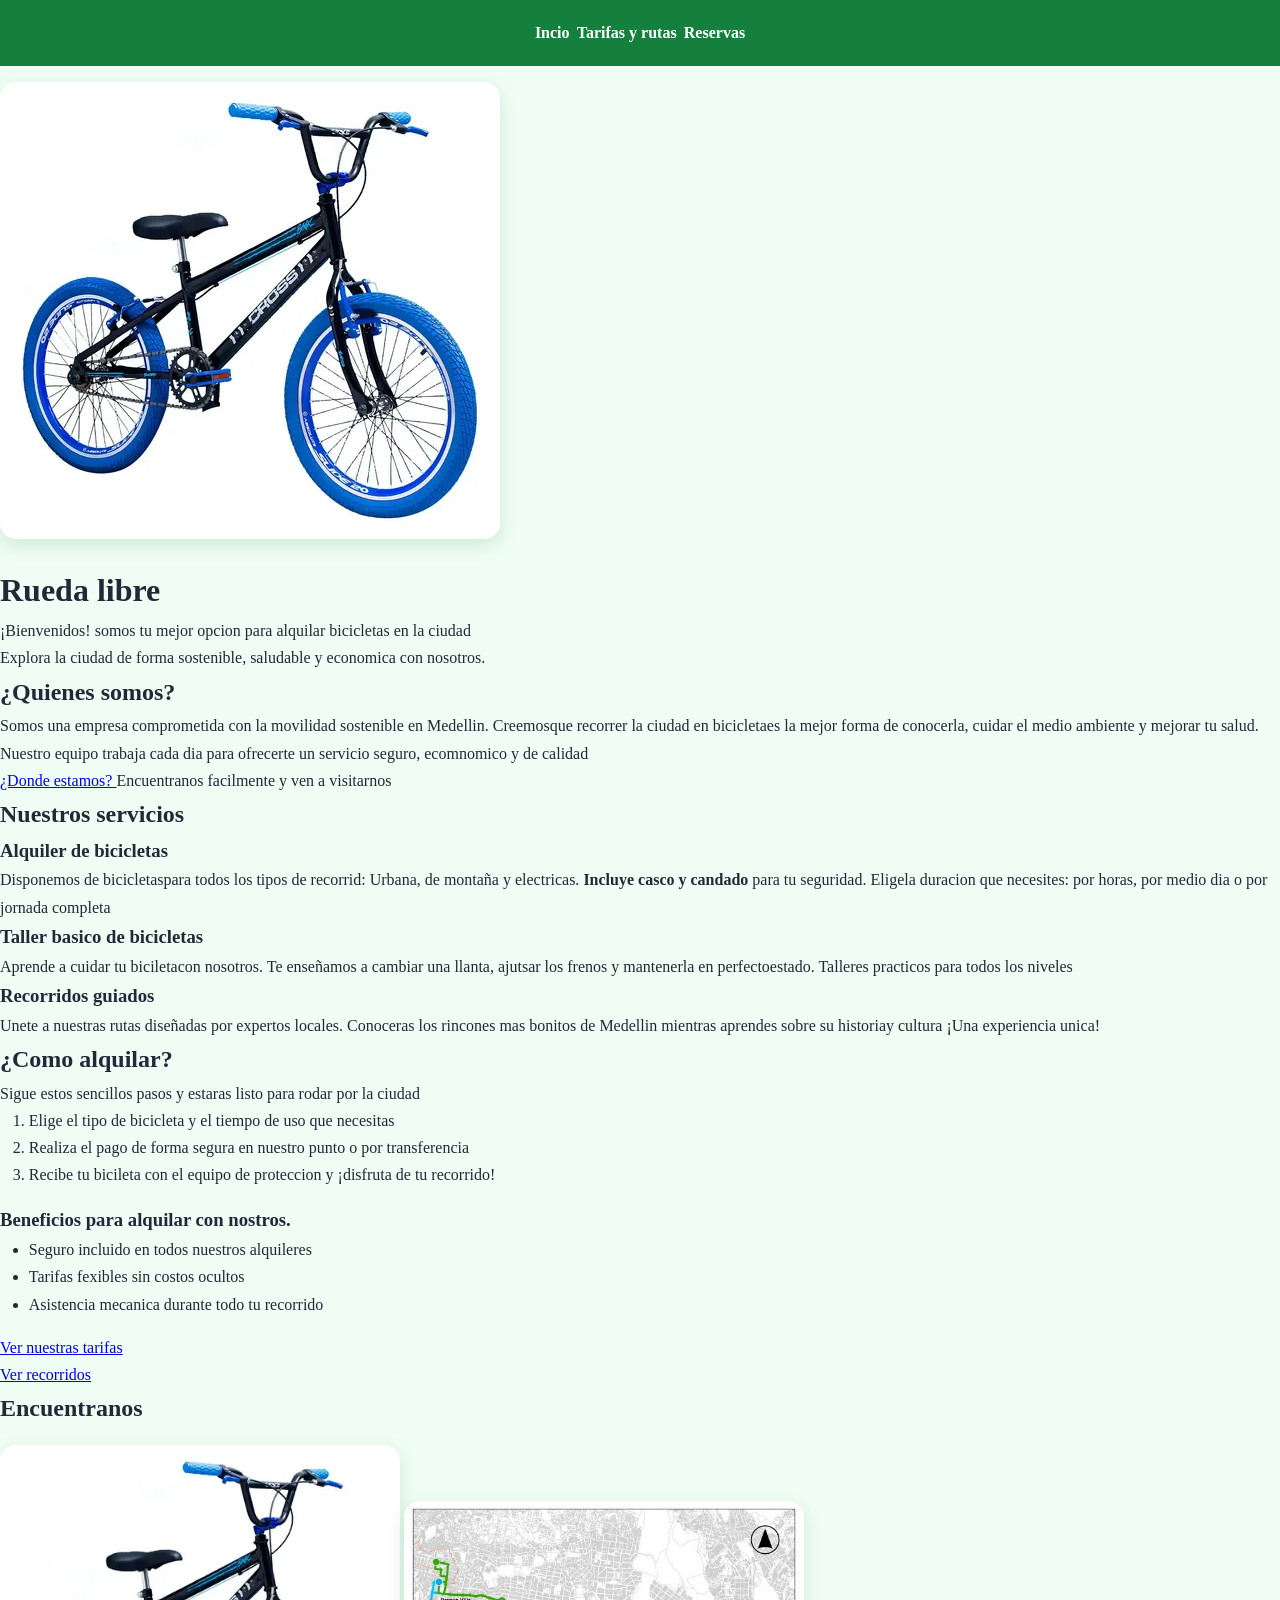
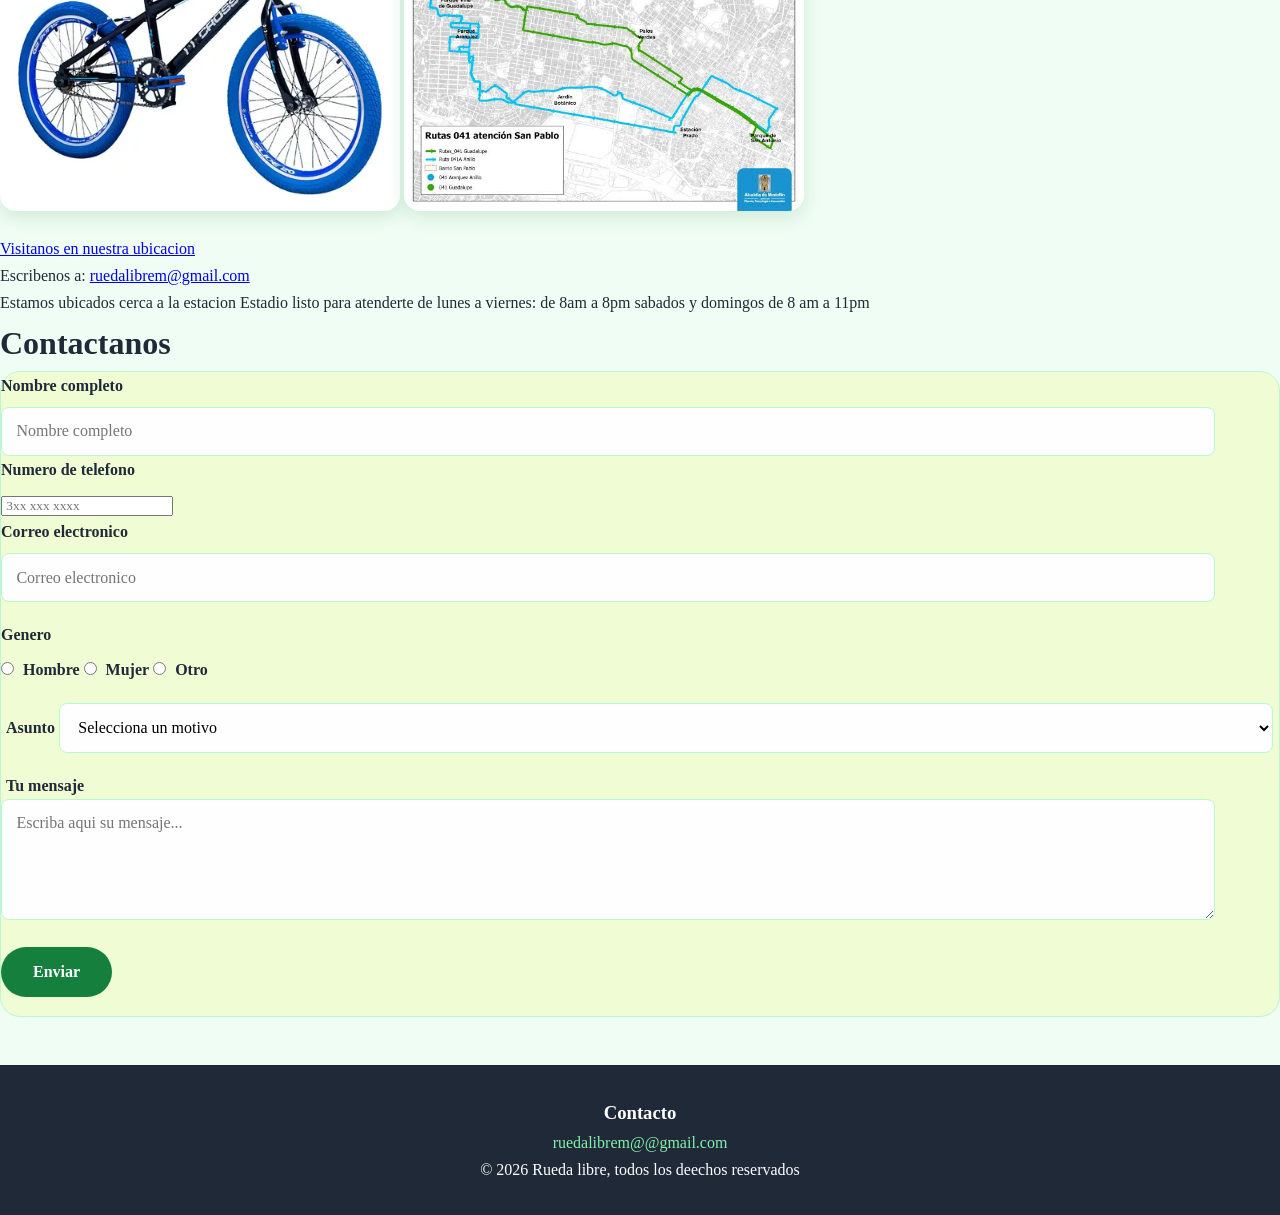
==== rueda_libre/index.html @ 71b24ca3 "Add files via upload" ====
<!DOCTYPE html>
<html lang="en">

<head>
    <meta charset="UTF-8">
    <meta name="viewport" content="width=device-width, initial-scale=1.0">
    <link rel="stylesheet" href="style.css">
    <title>Rueda libre</title>
</head>

<body>

     <nav>
        <a href="index.html">Incio</a>
        <a href="paginas/tarifas.html">Tarifas y rutas</a>
        <a href="paginas/reservas.html">Reservas</a>
    </nav>
    

<p>
    <img src="img/logo.png" alt="logo.png">
<h1>Rueda libre</h1>
<p>¡Bienvenidos! somos tu mejor opcion para alquilar bicicletas en la ciudad</p>
<p>Explora la ciudad de forma sostenible, saludable y economica con nosotros.</p>
<h2>¿Quienes somos?</h2>

<p>Somos una empresa comprometida con la movilidad sostenible en Medellin. Creemosque recorrer
    la ciudad en bicicletaes la mejor forma de conocerla, cuidar el medio ambiente y mejorar tu salud.
    Nuestro equipo trabaja cada dia para ofrecerte un servicio seguro, ecomnomico y de calidad </p>

<p> <a href="#encuentranos">¿Donde estamos? </a>Encuentranos facilmente y ven a visitarnos</p>

<h2>Nuestros servicios</h2>
<h3>Alquiler de bicicletas</h3>
<p>Disponemos de bicicletaspara todos los tipos de recorrid:
    Urbana, de montaña y electricas.
    <strong> Incluye casco y candado</strong> para tu seguridad. Eligela duracion que necesites:
    por horas, por medio dia o por jornada completa
</p>

<h3>Taller basico de bicicletas</h3>
<p>Aprende a cuidar tu biciletacon nosotros. Te enseñamos a cambiar una llanta, ajutsar los frenos y mantenerla en
    perfectoestado.
    Talleres practicos para todos los niveles</p>

<h3>Recorridos guiados</h3>

<p>Unete a nuestras rutas diseñadas por expertos locales. Conoceras los rincones mas bonitos de Medellin mientras
    aprendes sobre su historiay cultura
    ¡Una experiencia unica!</p>

<h2>¿Como alquilar?</h2>

<p>Sigue estos sencillos pasos y estaras listo para rodar por la ciudad</p>

<ol>
    <li>Elige el tipo de bicicleta y el tiempo de uso que necesitas</li>
    <li>Realiza el pago de forma segura en nuestro punto o por transferencia</li>
    <li>Recibe tu bicileta con el equipo de proteccion y ¡disfruta de tu recorrido!</li>
</ol>

<h3>Beneficios para alquilar con nostros.</h3>

<ul>
    <li>Seguro incluido en todos nuestros alquileres</li>
    <li>Tarifas fexibles sin costos ocultos</li>
    <li>Asistencia mecanica durante todo tu recorrido</li>
</ul>

<p><a href="paginas/tarifas.html"> Ver nuestras tarifas</a> </p>

<p> <a href="paginas/tarifas.html"> Ver recorridos</a> </p>

<h2 id="encuentranos">Encuentranos</h2>

<img src="img/logo.png" alt="Nuestras bicicletas listas para ti" width="400">
<img src="img/images.jpeg" alt="Rutas seguras" width="400">
<p> <a href="https://www.google.com/maps" target="_blank">Visitanos en nuestra ubicacion</a></p>

<p>Escribenos a: <a href="ruedalibrem@gmail.com">ruedalibrem@gmail.com</a></p>

<p>Estamos ubicados cerca a la estacion Estadio listo para atenderte de lunes a viernes: de 8am a 8pm
    sabados y domingos de 8 am a 11pm
</p>

    <h1>Contactanos</h1>
<form action="#" method="POST">

    <div><label for="nombre">Nombre completo</label>
        <input type="text" id="nombre" name="nombre" placeholder="Nombre completo" required>
    

    <label for="telefono">Numero de telefono</label>
    <input type="tel" name="telefono" id="telefono" placeholder=" 3xx xxx xxxx" required>
    
    
        <label for="correo">Correo electronico</label>
        <input type="email" name="correo" id="telefono" placeholder="Correo electronico">
    </div>
    

    <div class="radio-opciones">
        <label for="genero">Genero</label>
        <input type="radio" id="hombre" name="genero" value="hombre">
        <label for="hombre" style="display: inline; margin-left:  5px;">Hombre</label>
    
        <input type="radio" name="genero" id="mujer" value="mujer">
        <label for="mujer" style="display: inline; margin-left: 5px;">Mujer</label>
    
        <input type="radio" name="genero" id="otro" value="otro">
        <label for="otro" style="display: inline; margin-left: 5px;">Otro</label>
    </div>

    <div>
        <label for="asunto" style="display: inline; margin-left: 5px;">Asunto</label>

        <select name="asunto" id="asunto" required>

            <option value="">Selecciona un motivo</option>

            <option value="consulta">Consulta general</option>
            <option value="soporte">Soporte</option>
            <option value="comentario">Comentario</option>
            <option value="otro">Otro</option>

        </select>
    </div>

    <div>
        <label for="mensaje" style="display: inline; margin-left: 5px;">Tu mensaje</label>
        <textarea name="mensaje" id="mensaje" rows="5" placeholder="Escriba aqui su mensaje..." required></textarea>
    </div>

    <div>
        <button type="submit">Enviar</button>
    </div>
</form>

   <footer>

<h3>Contacto</h3>
<a href="ruedalibrem@gmail.com">ruedalibrem@@gmail.com</a>
<p>&copy; 2026 Rueda libre, todos los deechos reservados</p>
</footer> 

</body>
</html>
---- rueda_libre/style.css ----
*{
    margin: 0;
    padding: 0;
    box-sizing: border-box;
    font-family: Georgia, 'Times New Roman', Times, serif;
}

body{
    background-color: #f0fdf4;
    color: #1f2937;
    line-height: 1.7;
}

nav{
    background-color: #15803d;
    padding: 1.2rem;
    text-align: center;
}

nav a{
    color: #ffffff;
    margin: 0.1rem;
    text-decoration: none;
    font-weight: 600;
    transition: color 0.3s ease;
}

nav a:hover{
    color:#fef08a;
}

main{
    max-width: 1020px;
    margin: 2.5rem auto;
    padding: 0 1.5rem;
}

h1 h2 h3 h4{
    color: #166534;
    margin-bottom: 1rem;
    margin-top: 2rem;
}

img{
    max-width: 100%;
    height: auto;
    border-radius: 16px;
    margin: 1rem 0;
    box-shadow: 0 6px 18px rgba(21, 128, 61, 0.15);
    transition: transform 04.s ease, box-shadow 0.4s ease;
}

img:hover{
    transform: scale(1.02);
    box-shadow: 0 10px 25px rgba (21, 128, 61, 0.25);
}


.tarjeta{
    background: #ffffff;
    border-radius: 16px;
    padding: 2rem;
    margin-bottom: 2rem;
    box-shadow: 0 4px 14px rgba(21, 128, 61, 0.12);
}

ul, ol{
    margin-left: 1.8rem;
    margin-bottom: 1rem;
}

table{
    width: 100%;
    border-collapse: collapse;
    margin: 1.5rem 0;
}

caption{
    font-weight: bold;
    margin-bottom: 0.8rem;
    color: #166534;
}

th{
    background-color: #15803d;
    color: white;
    padding: 0.9rem;
    text-align: left;
}

td{
    padding: 0.9rem;
    border-bottom: 1px solid #dcfce7;
}

tbody tr:hover{
    background-color: #f0fdf4
}

dl{
    background-color: #dcfce7;
    padding: 1.5rem;
    border-radius: 12px;
    margin: 1rem 0;
}

dt{
    font-weight: bold;
    color: #15803d;
    margin-top: 1rem;
}

dd{
    margin-left: 1rem;
}

form{
    background: linear-gradient(135deg, #ffffff, 0%, #f0fdd4 100%);
    border-radius: 20px;
    padding: 2,5rem;
    box-shadow: 0 8px 25px rgba(21, 128, 61 0.15);
    border: 1px solid #bbf7d0;
}

form h3{
    text-align: center;
    margin-bottom: 2rem;
    color: #15803d;
}

form div{
    margin-bottom: 1.2rem;
}

label{
    display: block;
    margin-bottom: 0.5rem;
    font-weight: 600;
    color: #1f2937;
}

input[type="text"],
input [type="tel"],
input[type=email],
select,
textarea {
    width: 95%;
    padding: 0.9rem;
    border: 1px solid #bbf7d0;
    border-radius: 8px;
    font-size: 1rem;
    background-color: #fefefe;
}

textarea{
    resize: vertical;
}

button[type="submit"]{
    background-color: #15803d;
    color: white;
    border: none;
    padding: 1rem 2rem;
    border-radius: 30px;
    font-weight: bold;
    font-size: 1rem;
    cursor: pointer;
    transition: trasnform03s ease;
}

button [type="submit"]:hover{
    transform: translate(-3px);
    box-shadow: 0px 6px 12px regba(21, 128, 61, 0.35);
}

footer{
    background-color: #1f2937;
    color: white;
    text-align: center;
    padding: 2rem;
    margin-top: 3rem;
}

footer a{
    color: #86efac;
    text-decoration: none;
}

footer a:hover{
    text-decoration: underline;
}

@media(max-width:600px){
    nav a {
        display: block;
        margin: 0.6rem 0;
    }

    table{
        font-size: 0.85rem;
    }
}
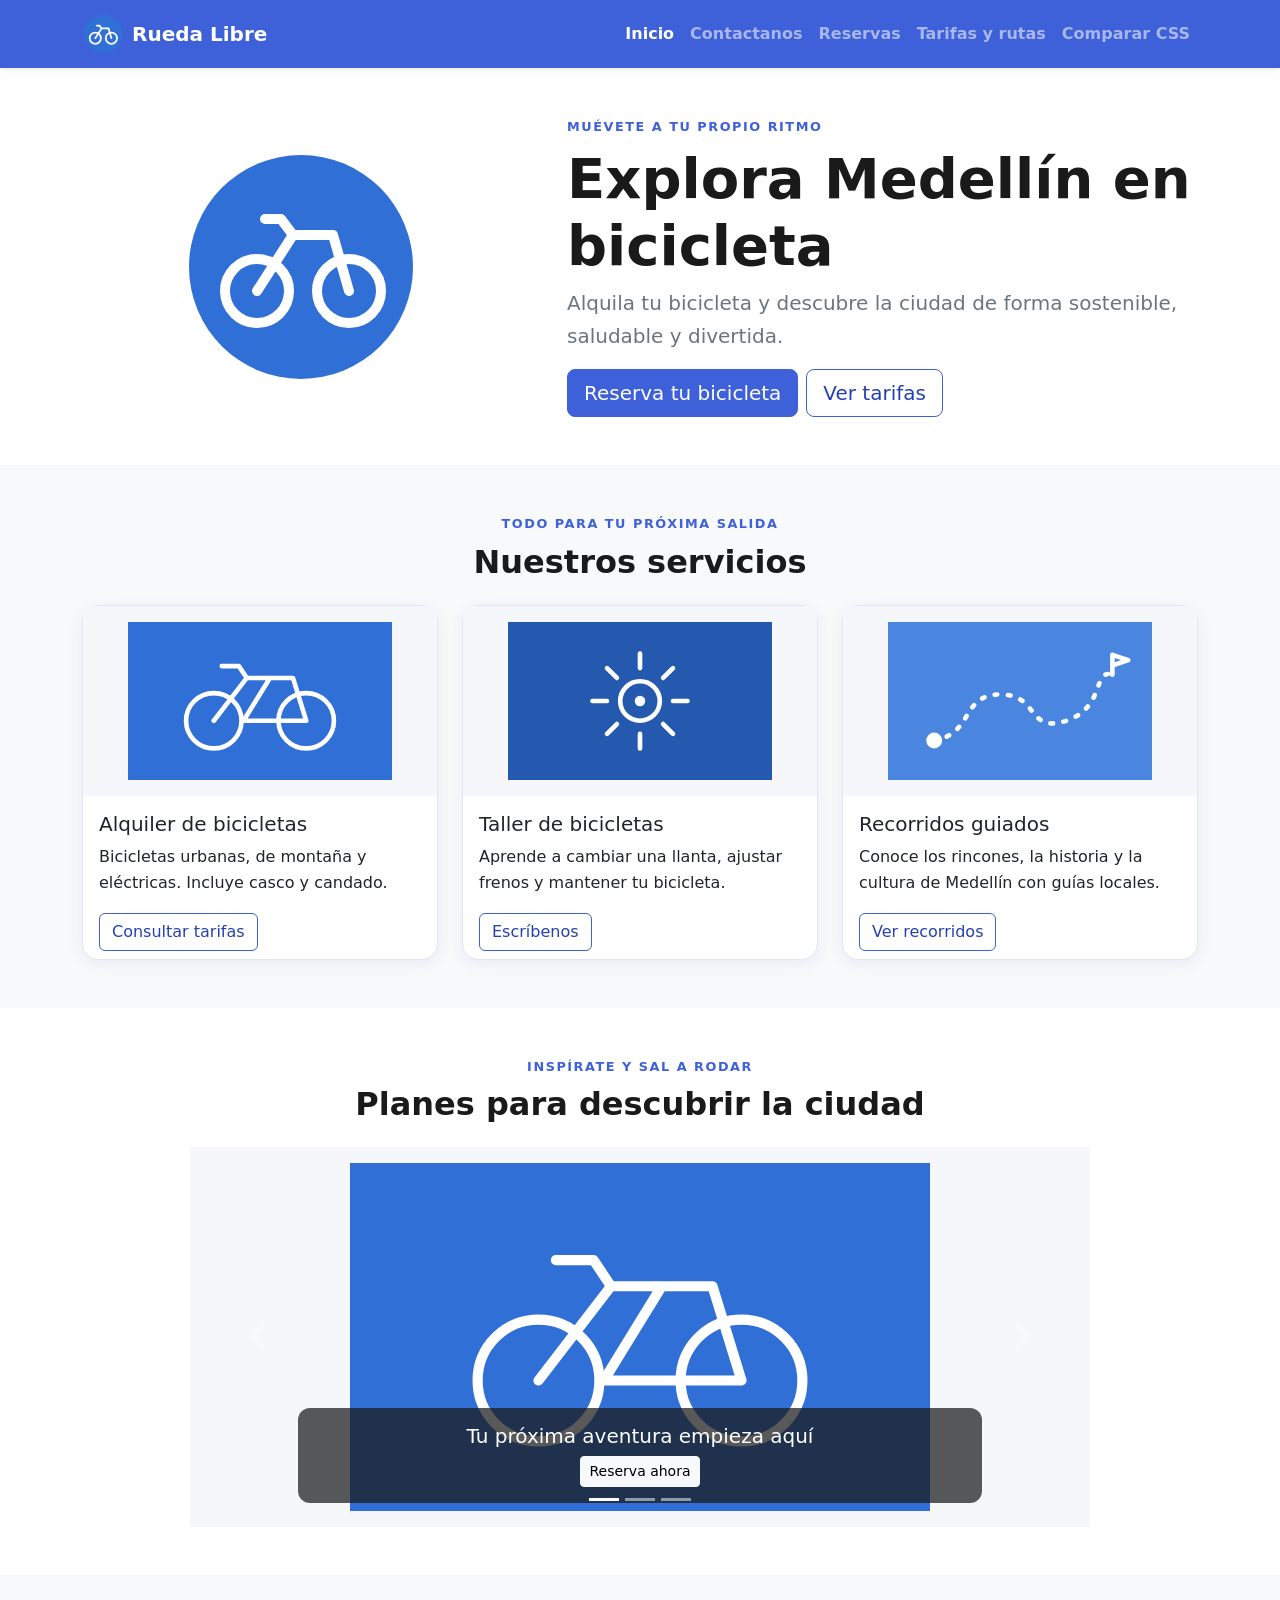
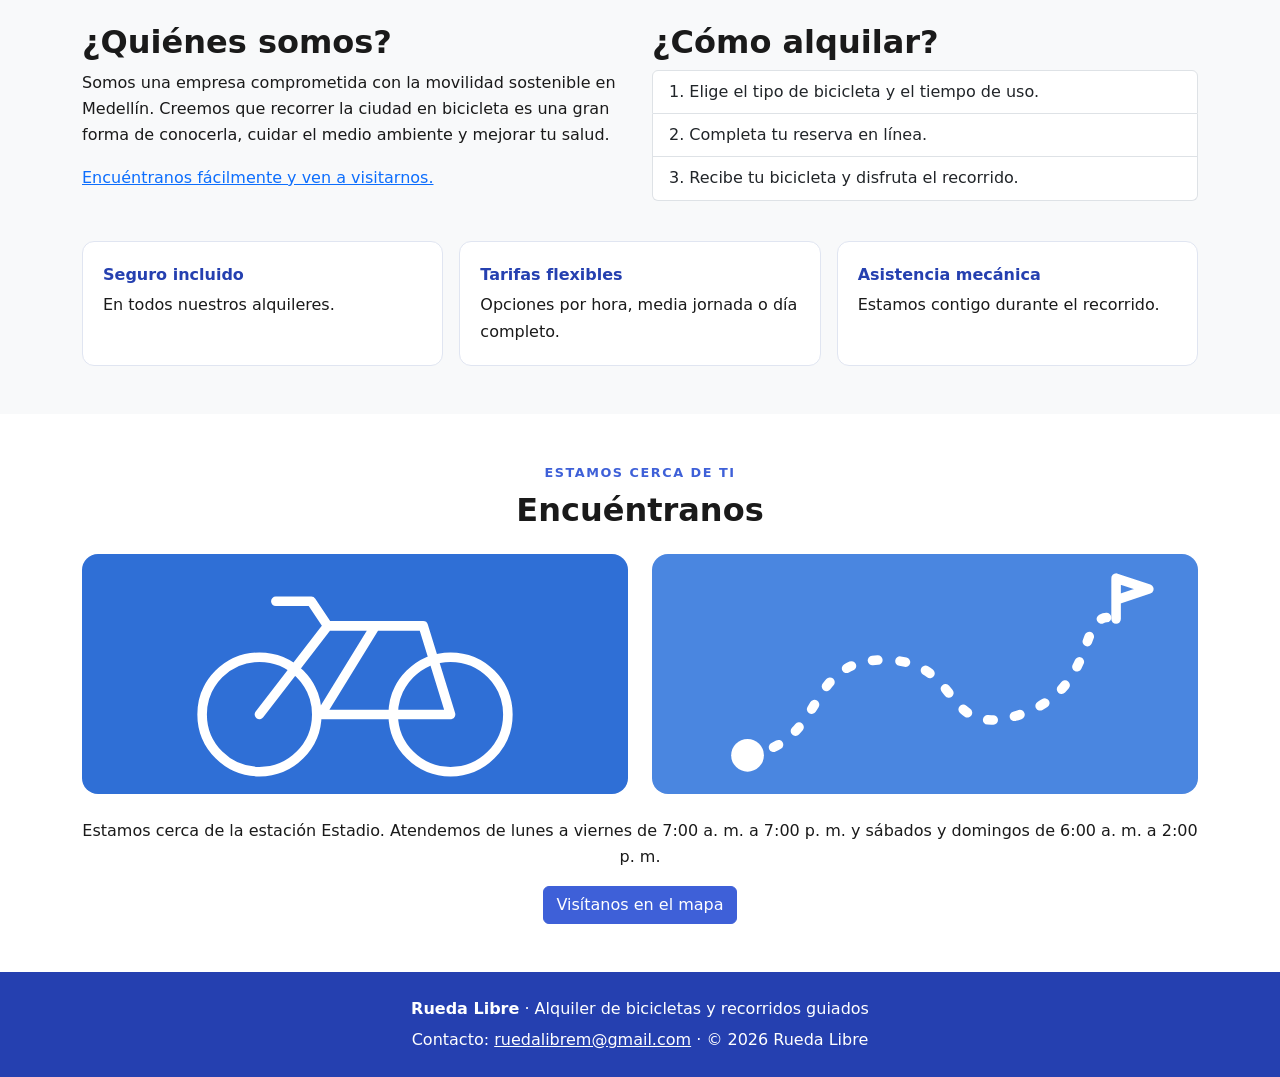
==== commit 74be45c6: "Add files via upload" ====
--- a/rueda_libre/index.html
+++ b/rueda_libre/index.html
@@ -1,147 +1,171 @@
-<!DOCTYPE html>
-<html lang="en">
-
-<head>
-    <meta charset="UTF-8">
-    <meta name="viewport" content="width=device-width, initial-scale=1.0">
-    <link rel="stylesheet" href="style.css">
-    <title>Rueda libre</title>
-</head>
-
-<body>
-
-     <nav>
-        <a href="index.html">Incio</a>
-        <a href="paginas/tarifas.html">Tarifas y rutas</a>
-        <a href="paginas/reservas.html">Reservas</a>
-    </nav>
-    
-
-<p>
-    <img src="img/logo.png" alt="logo.png">
-<h1>Rueda libre</h1>
-<p>¡Bienvenidos! somos tu mejor opcion para alquilar bicicletas en la ciudad</p>
-<p>Explora la ciudad de forma sostenible, saludable y economica con nosotros.</p>
-<h2>¿Quienes somos?</h2>
-
-<p>Somos una empresa comprometida con la movilidad sostenible en Medellin. Creemosque recorrer
-    la ciudad en bicicletaes la mejor forma de conocerla, cuidar el medio ambiente y mejorar tu salud.
-    Nuestro equipo trabaja cada dia para ofrecerte un servicio seguro, ecomnomico y de calidad </p>
-
-<p> <a href="#encuentranos">¿Donde estamos? </a>Encuentranos facilmente y ven a visitarnos</p>
-
-<h2>Nuestros servicios</h2>
-<h3>Alquiler de bicicletas</h3>
-<p>Disponemos de bicicletaspara todos los tipos de recorrid:
-    Urbana, de montaña y electricas.
-    <strong> Incluye casco y candado</strong> para tu seguridad. Eligela duracion que necesites:
-    por horas, por medio dia o por jornada completa
-</p>
-
-<h3>Taller basico de bicicletas</h3>
-<p>Aprende a cuidar tu biciletacon nosotros. Te enseñamos a cambiar una llanta, ajutsar los frenos y mantenerla en
-    perfectoestado.
-    Talleres practicos para todos los niveles</p>
-
-<h3>Recorridos guiados</h3>
-
-<p>Unete a nuestras rutas diseñadas por expertos locales. Conoceras los rincones mas bonitos de Medellin mientras
-    aprendes sobre su historiay cultura
-    ¡Una experiencia unica!</p>
-
-<h2>¿Como alquilar?</h2>
-
-<p>Sigue estos sencillos pasos y estaras listo para rodar por la ciudad</p>
-
-<ol>
-    <li>Elige el tipo de bicicleta y el tiempo de uso que necesitas</li>
-    <li>Realiza el pago de forma segura en nuestro punto o por transferencia</li>
-    <li>Recibe tu bicileta con el equipo de proteccion y ¡disfruta de tu recorrido!</li>
-</ol>
-
-<h3>Beneficios para alquilar con nostros.</h3>
-
-<ul>
-    <li>Seguro incluido en todos nuestros alquileres</li>
-    <li>Tarifas fexibles sin costos ocultos</li>
-    <li>Asistencia mecanica durante todo tu recorrido</li>
-</ul>
-
-<p><a href="paginas/tarifas.html"> Ver nuestras tarifas</a> </p>
-
-<p> <a href="paginas/tarifas.html"> Ver recorridos</a> </p>
-
-<h2 id="encuentranos">Encuentranos</h2>
-
-<img src="img/logo.png" alt="Nuestras bicicletas listas para ti" width="400">
-<img src="img/images.jpeg" alt="Rutas seguras" width="400">
-<p> <a href="https://www.google.com/maps" target="_blank">Visitanos en nuestra ubicacion</a></p>
-
-<p>Escribenos a: <a href="ruedalibrem@gmail.com">ruedalibrem@gmail.com</a></p>
-
-<p>Estamos ubicados cerca a la estacion Estadio listo para atenderte de lunes a viernes: de 8am a 8pm
-    sabados y domingos de 8 am a 11pm
-</p>
-
-    <h1>Contactanos</h1>
-<form action="#" method="POST">
-
-    <div><label for="nombre">Nombre completo</label>
-        <input type="text" id="nombre" name="nombre" placeholder="Nombre completo" required>
-    
-
-    <label for="telefono">Numero de telefono</label>
-    <input type="tel" name="telefono" id="telefono" placeholder=" 3xx xxx xxxx" required>
-    
-    
-        <label for="correo">Correo electronico</label>
-        <input type="email" name="correo" id="telefono" placeholder="Correo electronico">
-    </div>
-    
-
-    <div class="radio-opciones">
-        <label for="genero">Genero</label>
-        <input type="radio" id="hombre" name="genero" value="hombre">
-        <label for="hombre" style="display: inline; margin-left:  5px;">Hombre</label>
-    
-        <input type="radio" name="genero" id="mujer" value="mujer">
-        <label for="mujer" style="display: inline; margin-left: 5px;">Mujer</label>
-    
-        <input type="radio" name="genero" id="otro" value="otro">
-        <label for="otro" style="display: inline; margin-left: 5px;">Otro</label>
-    </div>
-
-    <div>
-        <label for="asunto" style="display: inline; margin-left: 5px;">Asunto</label>
-
-        <select name="asunto" id="asunto" required>
-
-            <option value="">Selecciona un motivo</option>
-
-            <option value="consulta">Consulta general</option>
-            <option value="soporte">Soporte</option>
-            <option value="comentario">Comentario</option>
-            <option value="otro">Otro</option>
-
-        </select>
-    </div>
-
-    <div>
-        <label for="mensaje" style="display: inline; margin-left: 5px;">Tu mensaje</label>
-        <textarea name="mensaje" id="mensaje" rows="5" placeholder="Escriba aqui su mensaje..." required></textarea>
-    </div>
-
-    <div>
-        <button type="submit">Enviar</button>
-    </div>
-</form>
-
-   <footer>
-
-<h3>Contacto</h3>
-<a href="ruedalibrem@gmail.com">ruedalibrem@@gmail.com</a>
-<p>&copy; 2026 Rueda libre, todos los deechos reservados</p>
-</footer> 
-
-</body>
-</html>+<!DOCTYPE html>
+<html lang="es">
+<head>
+    <meta charset="UTF-8">
+    <meta name="viewport" content="width=device-width, initial-scale=1">
+    <meta name="description" content="Alquiler de bicicletas y recorridos guiados en Medellin.">
+    <title>Rueda Libre | Bicicletas y recorridos</title>
+    <link href="https://cdn.jsdelivr.net/npm/bootstrap@5.3.8/dist/css/bootstrap.min.css" rel="stylesheet">
+    <link rel="stylesheet" href="bootstrap-theme.css">
+</head>
+<body>
+    <nav class="navbar navbar-expand-lg navbar-dark bg-primary sticky-top shadow-sm">
+        <div class="container">
+            <a class="navbar-brand d-flex align-items-center gap-2" href="index.html">
+                <img src="img/logo.svg" alt="" width="42" height="42">
+                <span>Rueda Libre</span>
+            </a>
+            <button class="navbar-toggler" type="button" data-bs-toggle="collapse" data-bs-target="#menuPrincipal" aria-controls="menuPrincipal" aria-expanded="false" aria-label="Abrir menú">
+                <span class="navbar-toggler-icon"></span>
+            </button>
+            <div class="collapse navbar-collapse" id="menuPrincipal">
+                <ul class="navbar-nav ms-auto align-items-lg-center">
+                    <li class="nav-item"><a class="nav-link active" aria-current="page" href="index.html">Inicio</a></li>
+                    <li class="nav-item"><a class="nav-link" href="paginas/contactanos.html">Contactanos</a></li>
+                    <li class="nav-item"><a class="nav-link" href="paginas/reservas.html">Reservas</a></li>
+                    <li class="nav-item"><a class="nav-link" href="paginas/tarifas.html">Tarifas y rutas</a></li>
+                    <li class="nav-item"><a class="nav-link" href="comparacion-css.html">Comparar CSS</a></li>
+                </ul>
+            </div>
+        </div>
+    </nav>
+
+    <main>
+        <section class="container py-5">
+            <div class="row align-items-center g-4 g-lg-5">
+                <div class="col-12 col-md-5 text-center">
+                    <img class="img-fluid hero-logo" src="img/logo.svg" alt="Logo de Rueda Libre">
+                </div>
+                <div class="col-12 col-md-7 text-center text-md-start">
+                    <p class="eyebrow mb-2">Muévete a tu propio ritmo</p>
+                    <h1 class="display-4 fw-bold">Explora Medellín en bicicleta</h1>
+                    <p class="lead text-secondary">Alquila tu bicicleta y descubre la ciudad de forma sostenible, saludable y divertida.</p>
+                    <div class="d-flex flex-column flex-sm-row gap-2 justify-content-center justify-content-md-start">
+                        <a class="btn btn-primary btn-lg" href="paginas/reservas.html">Reserva tu bicicleta</a>
+                        <a class="btn btn-outline-primary btn-lg" href="paginas/tarifas.html">Ver tarifas</a>
+                    </div>
+                </div>
+            </div>
+        </section>
+
+        <section class="bg-light py-5" aria-labelledby="servicios-title">
+            <div class="container">
+                <div class="text-center mb-4">
+                    <p class="eyebrow mb-2">Todo para tu próxima salida</p>
+                    <h2 class="section-title" id="servicios-title">Nuestros servicios</h2>
+                </div>
+                <div class="row row-cols-1 row-cols-sm-2 row-cols-lg-3 g-4">
+                    <div class="col">
+                        <article class="card h-100 service-card">
+                            <img src="img/alquiler.svg" class="card-img-top service-image" alt="Ilustración de bicicleta para alquilar">
+                            <div class="card-body">
+                                <h3 class="card-title h5">Alquiler de bicicletas</h3>
+                                <p class="card-text">Bicicletas urbanas, de montaña y eléctricas. Incluye casco y candado.</p>
+                            </div>
+                            <div class="card-footer bg-transparent border-0 pt-0"><a href="paginas/tarifas.html" class="btn btn-outline-primary">Consultar tarifas</a></div>
+                        </article>
+                    </div>
+                    <div class="col">
+                        <article class="card h-100 service-card">
+                            <img src="img/taller.svg" class="card-img-top service-image" alt="Ilustración de taller de bicicletas">
+                            <div class="card-body">
+                                <h3 class="card-title h5">Taller de bicicletas</h3>
+                                <p class="card-text">Aprende a cambiar una llanta, ajustar frenos y mantener tu bicicleta.</p>
+                            </div>
+                            <div class="card-footer bg-transparent border-0 pt-0"><a href="paginas/contactanos.html" class="btn btn-outline-primary">Escríbenos</a></div>
+                        </article>
+                    </div>
+                    <div class="col">
+                        <article class="card h-100 service-card">
+                            <img src="img/recorridos.svg" class="card-img-top service-image" alt="Ilustración de recorrido guiado">
+                            <div class="card-body">
+                                <h3 class="card-title h5">Recorridos guiados</h3>
+                                <p class="card-text">Conoce los rincones, la historia y la cultura de Medellín con guías locales.</p>
+                            </div>
+                            <div class="card-footer bg-transparent border-0 pt-0"><a href="paginas/tarifas.html#recorridos" class="btn btn-outline-primary">Ver recorridos</a></div>
+                        </article>
+                    </div>
+                </div>
+            </div>
+        </section>
+
+        <section class="container py-5" aria-labelledby="promociones-title">
+            <div class="text-center mb-4">
+                <p class="eyebrow mb-2">Inspírate y sal a rodar</p>
+                <h2 class="section-title" id="promociones-title">Planes para descubrir la ciudad</h2>
+            </div>
+            <div id="carruselPlanes" class="carousel slide carousel-fade promo-carousel" data-bs-ride="carousel">
+                <div class="carousel-indicators">
+                    <button type="button" data-bs-target="#carruselPlanes" data-bs-slide-to="0" class="active" aria-current="true" aria-label="Plan de alquiler"></button>
+                    <button type="button" data-bs-target="#carruselPlanes" data-bs-slide-to="1" aria-label="Plan de taller"></button>
+                    <button type="button" data-bs-target="#carruselPlanes" data-bs-slide-to="2" aria-label="Plan de recorrido"></button>
+                </div>
+                <div class="carousel-inner rounded-4">
+                    <div class="carousel-item active">
+                        <img src="img/alquiler.svg" class="d-block w-100 promo-image" alt="Bicicleta lista para una aventura urbana">
+                        <div class="carousel-caption"><h3 class="h5">Tu próxima aventura empieza aquí</h3><a href="paginas/reservas.html" class="btn btn-light btn-sm">Reserva ahora</a></div>
+                    </div>
+                    <div class="carousel-item">
+                        <img src="img/taller.svg" class="d-block w-100 promo-image" alt="Taller práctico de mecánica para bicicletas">
+                        <div class="carousel-caption"><h3 class="h5">Aprende a cuidar tu bicicleta</h3><a href="paginas/contactanos.html" class="btn btn-light btn-sm">Conoce el taller</a></div>
+                    </div>
+                    <div class="carousel-item">
+                        <img src="img/recorridos.svg" class="d-block w-100 promo-image" alt="Ruta para recorrer Medellín en bicicleta">
+                        <div class="carousel-caption"><h3 class="h5">Descubre Medellín con un guía local</h3><a href="paginas/tarifas.html#recorridos" class="btn btn-light btn-sm">Ver rutas</a></div>
+                    </div>
+                </div>
+                <button class="carousel-control-prev" type="button" data-bs-target="#carruselPlanes" data-bs-slide="prev" aria-label="Plan anterior"><span class="carousel-control-prev-icon" aria-hidden="true"></span></button>
+                <button class="carousel-control-next" type="button" data-bs-target="#carruselPlanes" data-bs-slide="next" aria-label="Plan siguiente"><span class="carousel-control-next-icon" aria-hidden="true"></span></button>
+            </div>
+        </section>
+
+        <section class="bg-light py-5">
+            <div class="container">
+                <div class="row g-4">
+                    <div class="col-12 col-lg-6">
+                        <h2 class="section-title">¿Quiénes somos?</h2>
+                        <p>Somos una empresa comprometida con la movilidad sostenible en Medellín. Creemos que recorrer la ciudad en bicicleta es una gran forma de conocerla, cuidar el medio ambiente y mejorar tu salud.</p>
+                        <a href="#encuentranos">Encuéntranos fácilmente y ven a visitarnos.</a>
+                    </div>
+                    <div class="col-12 col-lg-6">
+                        <h2 class="section-title">¿Cómo alquilar?</h2>
+                        <ol class="list-group list-group-numbered">
+                            <li class="list-group-item">Elige el tipo de bicicleta y el tiempo de uso.</li>
+                            <li class="list-group-item">Completa tu reserva en línea.</li>
+                            <li class="list-group-item">Recibe tu bicicleta y disfruta el recorrido.</li>
+                        </ol>
+                    </div>
+                </div>
+                <div class="row g-3 mt-4">
+                    <div class="col-12 col-md-4"><div class="benefit h-100"><strong>Seguro incluido</strong><span>En todos nuestros alquileres.</span></div></div>
+                    <div class="col-12 col-md-4"><div class="benefit h-100"><strong>Tarifas flexibles</strong><span>Opciones por hora, media jornada o día completo.</span></div></div>
+                    <div class="col-12 col-md-4"><div class="benefit h-100"><strong>Asistencia mecánica</strong><span>Estamos contigo durante el recorrido.</span></div></div>
+                </div>
+            </div>
+        </section>
+
+        <section class="container py-5" id="encuentranos">
+            <div class="text-center mb-4">
+                <p class="eyebrow mb-2">Estamos cerca de ti</p>
+                <h2 class="section-title">Encuéntranos</h2>
+            </div>
+            <div class="row row-cols-1 row-cols-md-2 g-4 justify-content-center mb-4">
+                <div class="col"><img class="img-fluid rounded-4 location-image" src="img/alquiler.svg" alt="Bicicletas listas para visitar nuestra sede"></div>
+                <div class="col"><img class="img-fluid rounded-4 location-image" src="img/recorridos.svg" alt="Rutas para recorrer Medellín"></div>
+            </div>
+            <div class="text-center">
+                <p>Estamos cerca de la estación Estadio. Atendemos de lunes a viernes de 7:00 a. m. a 7:00 p. m. y sábados y domingos de 6:00 a. m. a 2:00 p. m.</p>
+                <a class="btn btn-primary" href="https://www.google.com/maps" target="_blank" rel="noopener noreferrer">Visítanos en el mapa</a>
+            </div>
+        </section>
+    </main>
+
+    <footer class="site-footer py-4">
+        <div class="container text-center">
+            <p class="mb-1"><strong>Rueda Libre</strong> · Alquiler de bicicletas y recorridos guiados</p>
+            <p class="mb-0">Contacto: <a href="mailto:ruedalibrem@gmail.com">ruedalibrem@gmail.com</a> · © 2026 Rueda Libre</p>
+        </div>
+    </footer>
+    <script src="https://cdn.jsdelivr.net/npm/bootstrap@5.3.8/dist/js/bootstrap.bundle.min.js"></script>
+</body>
+</html>
